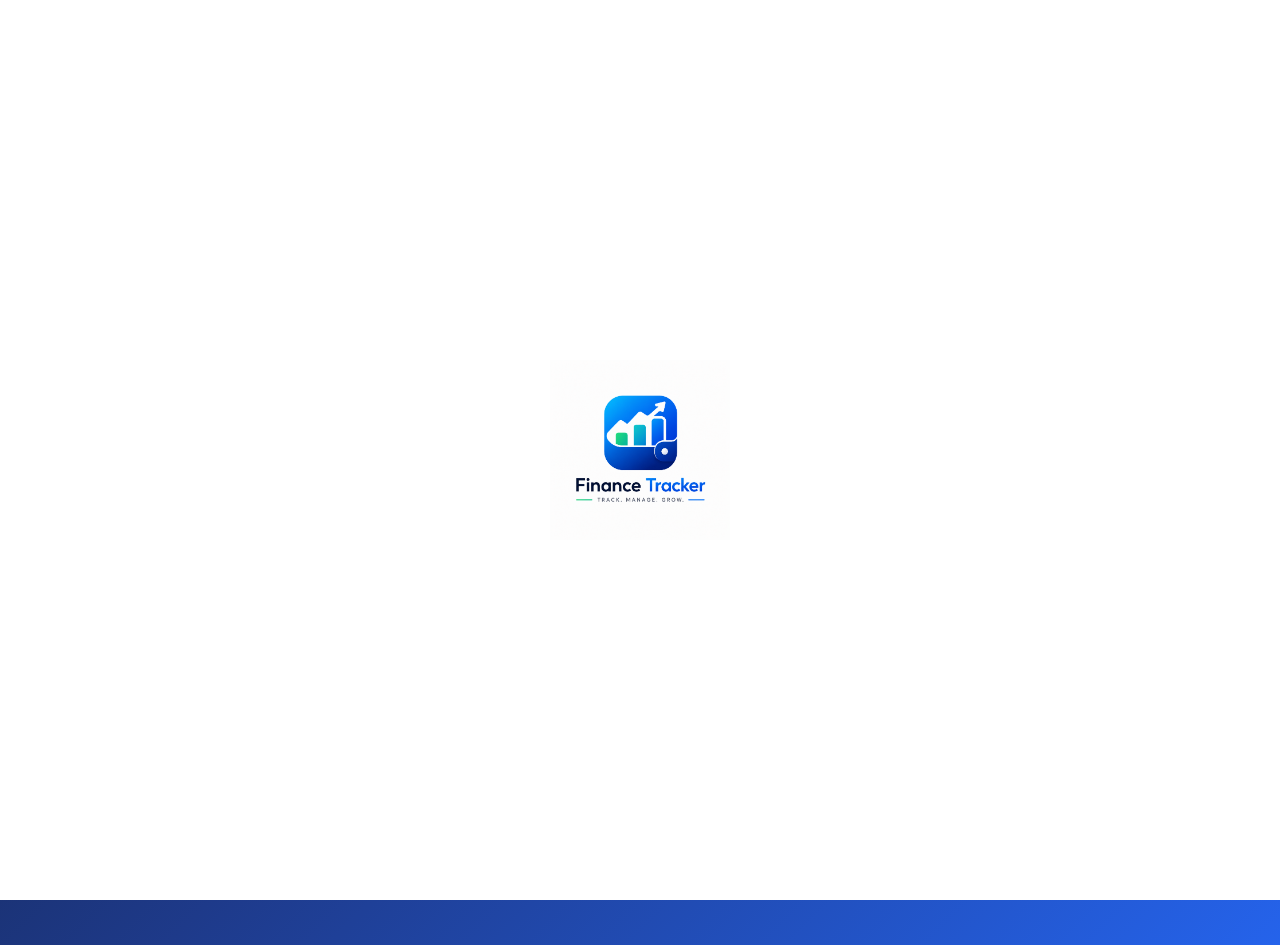
==== login.html @ 57884482 "Initial commit" ====
<!DOCTYPE html>
<html lang="en">

<head>
    <meta charset="UTF-8">
    <meta name="viewport" content="width=device-width, initial-scale=1.0">
    <title>Finance Tracker - Login</title>

    <link rel="stylesheet" href="assets/css/auth.css">

    <link href="https://fonts.googleapis.com/css2?family=Poppins:wght@300;400;500;600;700&display=swap"
        rel="stylesheet">

    <link rel="stylesheet"
        href="https://cdnjs.cloudflare.com/ajax/libs/font-awesome/6.5.2/css/all.min.css">
</head>

<body>

    <!-- LOADER -->

    <div id="loader">
        <img src="assets/images/logo.png" alt="Finance Tracker">
    </div>

    <!-- BACKGROUND -->

    <div class="background">
        <span></span>
        <span></span>
        <span></span>
        <span></span>
    </div>

    <!-- LOGIN CONTAINER -->

    <div class="auth-container">

        <!-- LEFT PANEL -->

        <div class="left-panel">

            <div class="brand">

                <img src="assets/images/logo.png" alt="logo">

                <h1>Finance Tracker</h1>

            </div>

            <h2>Track. Manage. Grow.</h2>

            <p>
                Take control of your finances with smart budgeting,
                expense tracking, savings goals, reports,
                and real-time financial insights.
            </p>

            <div class="features">

                <div>
                    <i class="fas fa-chart-line"></i>
                    Financial Analytics
                </div>

                <div>
                    <i class="fas fa-wallet"></i>
                    Expense Tracking
                </div>

                <div>
                    <i class="fas fa-piggy-bank"></i>
                    Savings Goals
                </div>

                <div>
                    <i class="fas fa-file-invoice-dollar"></i>
                    Reports & Insights
                </div>

            </div>

        </div>

        <!-- RIGHT PANEL -->

        <div class="right-panel">

            <form id="loginForm" class="login-card">

                <h2>Welcome Back 👋</h2>

                <p>
                    Login to continue managing your finances.
                </p>

                <!-- EMAIL -->

                <div class="input-group">

                    <label>Email Address</label>

                    <div class="input-box">
                        <i class="fas fa-envelope"></i>

                        <input
                            type="email"
                            id="email"
                            placeholder="Enter your email"
                            required>
                    </div>

                </div>

                <!-- PASSWORD -->

                <div class="input-group">

                    <label>Password</label>

                    <div class="input-box">

                        <i class="fas fa-lock"></i>

                        <input
                            type="password"
                            id="password"
                            placeholder="Enter password"
                            required>

                        <i
                            class="fas fa-eye toggle-password"
                            id="togglePassword"></i>

                    </div>

                </div>

                <!-- OPTIONS -->

                <div class="options">

                    <label class="remember">

                        <input type="checkbox" id="rememberMe">

                        Remember Me

                    </label>

                    <a href="#">Forgot Password?</a>

                </div>

                <!-- LOGIN BUTTON -->

                <button type="submit" class="login-btn">

                    <i class="fas fa-right-to-bracket"></i>

                    Login

                </button>

                <!-- OR -->

                <div class="divider">

                    <span>OR</span>

                </div>

                <!-- GOOGLE -->

                <button type="button" class="google-btn">

                    <i class="fab fa-google"></i>

                    Continue with Google

                </button>

                <!-- SIGNUP -->

                <div class="signup-link">

                    Don't have an account?

                    <a href="signup.html">Create Account</a>

                </div>

            </form>

        </div>

    </div>

    <script>

        // LOADER

        window.addEventListener("load", () => {

            setTimeout(() => {

                document.getElementById("loader").style.opacity = "0";

                setTimeout(() => {

                    document.getElementById("loader").style.display = "none";

                }, 500);

            }, 1800);

        });

        // PASSWORD TOGGLE

        const togglePassword =
            document.getElementById("togglePassword");

        const password =
            document.getElementById("password");

        togglePassword.addEventListener("click", () => {

            const type =
                password.getAttribute("type") === "password"
                    ? "text"
                    : "password";

            password.setAttribute("type", type);

            togglePassword.classList.toggle("fa-eye");
            togglePassword.classList.toggle("fa-eye-slash");

        });

        // LOGIN

        document
            .getElementById("loginForm")
            .addEventListener("submit", function (e) {

                e.preventDefault();

                const email =
                    document.getElementById("email").value.trim().toLowerCase();

                const password =
                    document.getElementById("password").value;

                const rememberMe =
                    document.getElementById("rememberMe")?.checked;

                if (email === "" || password === "") {
                    alert("Please fill all fields");
                    return;
                }

                // Check registered users list
                const users = JSON.parse(localStorage.getItem("finance_users")) || [];
                let userValid = false;
                let fullName = "";

                const userMatch = users.find(u => u.email === email && u.password === password);

                if (userMatch) {
                    userValid = true;
                    fullName = userMatch.fullName || userMatch.name || "User";
                } else if (email === "admin@example.com" && password === "admin") {
                    userValid = true;
                    fullName = "Admin User";
                    // Add admin to list if not present
                    if (!users.some(u => u.email === "admin@example.com")) {
                        users.push({
                            fullName: "Admin User",
                            email: "admin@example.com",
                            password: "admin"
                        });
                        localStorage.setItem("finance_users", JSON.stringify(users));
                    }
                }

                if (userValid) {
                    const sessionData = {
                        loggedIn: true,
                        email: email,
                        fullName: fullName
                    };
                    
                    sessionStorage.setItem("financeSession", JSON.stringify(sessionData));
                    
                    if (rememberMe) {
                        localStorage.setItem("financeTrackerUser", JSON.stringify(sessionData));
                    } else {
                        localStorage.removeItem("financeTrackerUser");
                    }
                    
                    window.location.href = "pages/dashboard.html";
                } else {
                    alert("Invalid email or password. You can use 'admin@example.com' with password 'admin' for testing.");
                }

            });

    </script>

    <style>

        * {
            margin: 0;
            padding: 0;
            box-sizing: border-box;
            font-family: 'Poppins', sans-serif;
        }

        body {
            min-height: 100vh;
            overflow: hidden;
            background: linear-gradient(
                    135deg,
                    #0f172a,
                    #1e3a8a,
                    #2563eb
            );
        }

        #loader{
            position:fixed;
            inset:0;
            background:white;
            z-index:9999;
            display:flex;
            justify-content:center;
            align-items:center;
            transition:.5s;
        }

        #loader img{
            width:180px;
            animation:zoom 2s ease;
        }

        @keyframes zoom{
            from{
                transform:scale(0);
            }
            to{
                transform:scale(1);
            }
        }

        .background span{
            position:absolute;
            border-radius:50%;
            background:rgba(255,255,255,.08);
            animation:float 12s infinite;
        }

        .background span:nth-child(1){
            width:300px;
            height:300px;
            top:-100px;
            left:-100px;
        }

        .background span:nth-child(2){
            width:250px;
            height:250px;
            bottom:-80px;
            right:-80px;
        }

        .background span:nth-child(3){
            width:180px;
            height:180px;
            top:60%;
            left:10%;
        }

        .background span:nth-child(4){
            width:120px;
            height:120px;
            top:15%;
            right:15%;
        }

        @keyframes float{
            50%{
                transform:translateY(-20px);
            }
        }

        .auth-container{
            width:90%;
            max-width:1300px;
            height:90vh;
            margin:auto;
            display:flex;
            margin-top:5vh;
            border-radius:30px;
            overflow:hidden;
            backdrop-filter:blur(20px);
            background:rgba(255,255,255,.08);
            border:1px solid rgba(255,255,255,.2);
        }

        .left-panel{
            flex:1;
            color:white;
            padding:60px;
            display:flex;
            flex-direction:column;
            justify-content:center;
        }

        .brand{
            display:flex;
            align-items:center;
            gap:15px;
            margin-bottom:30px;
        }

        .brand img{
            width:70px;
        }

        .left-panel h2{
            font-size:42px;
            margin-bottom:20px;
        }

        .left-panel p{
            line-height:1.8;
            opacity:.9;
        }

        .features{
            margin-top:40px;
        }

        .features div{
            margin-bottom:15px;
            font-size:18px;
        }

        .features i{
            margin-right:10px;
        }

        .right-panel{
            flex:1;
            display:flex;
            justify-content:center;
            align-items:center;
            padding:40px;
        }

        .login-card{
            width:100%;
            max-width:500px;
            background:white;
            padding:40px;
            border-radius:25px;
        }

        .login-card h2{
            margin-bottom:10px;
        }

        .input-group{
            margin-top:20px;
        }

        .input-group label{
            display:block;
            margin-bottom:8px;
        }

        .input-box{
            position:relative;
        }

        .input-box input{
            width:100%;
            padding:14px 45px;
            border:1px solid #ddd;
            border-radius:12px;
        }

        .input-box i:first-child{
            position:absolute;
            left:15px;
            top:16px;
        }

        .toggle-password{
            position:absolute;
            right:15px;
            top:16px;
            cursor:pointer;
        }

        .options{
            display:flex;
            justify-content:space-between;
            margin-top:15px;
            font-size:14px;
        }

        .login-btn{
            width:100%;
            margin-top:25px;
            padding:14px;
            border:none;
            border-radius:12px;
            background:#2563eb;
            color:white;
            font-size:16px;
            cursor:pointer;
        }

        .google-btn{
            width:100%;
            padding:14px;
            margin-top:15px;
            border:none;
            border-radius:12px;
            background:#f3f4f6;
            cursor:pointer;
        }

        .divider{
            text-align:center;
            margin:20px 0;
        }

        .signup-link{
            margin-top:20px;
            text-align:center;
        }

        @media(max-width:900px){

            .left-panel{
                display:none;
            }

            .right-panel{
                width:100%;
            }

        }

    </style>

</body>

</html>
---- assets/css/auth.css ----
/* ==========================
   GLOBAL RESET
========================== */

*{
    margin:0;
    padding:0;
    box-sizing:border-box;
    font-family:'Poppins',sans-serif;
}

:root{
    --primary:#2563eb;
    --primary-dark:#1d4ed8;
    --secondary:#0f172a;
    --white:#ffffff;
    --gray:#6b7280;
    --light:#f3f4f6;
    --border:#d1d5db;
    --success:#16a34a;
    --warning:#f59e0b;
    --danger:#ef4444;
}

body{
    min-height:100vh;
    overflow:hidden;
    background:linear-gradient(
        135deg,
        #0f172a,
        #1e3a8a,
        #2563eb
    );
}

/* ==========================
   LOADER
========================== */

#loader{
    position:fixed;
    inset:0;
    background:white;
    display:flex;
    justify-content:center;
    align-items:center;
    z-index:9999;
    transition:0.5s;
}

#loader img{
    width:180px;
    animation:zoomLogo 2s ease;
}

@keyframes zoomLogo{

    0%{
        transform:scale(0);
        opacity:0;
    }

    50%{
        transform:scale(1.2);
        opacity:1;
    }

    100%{
        transform:scale(1);
    }

}

/* ==========================
   BACKGROUND BUBBLES
========================== */

.background{
    position:fixed;
    inset:0;
    overflow:hidden;
    z-index:-1;
}

.background span{
    position:absolute;
    border-radius:50%;
    background:rgba(255,255,255,0.08);
    animation:float 12s infinite ease-in-out;
}

.background span:nth-child(1){
    width:300px;
    height:300px;
    top:-100px;
    left:-100px;
}

.background span:nth-child(2){
    width:250px;
    height:250px;
    right:-80px;
    bottom:-80px;
}

.background span:nth-child(3){
    width:180px;
    height:180px;
    left:10%;
    top:60%;
}

.background span:nth-child(4){
    width:120px;
    height:120px;
    right:15%;
    top:15%;
}

@keyframes float{

    0%{
        transform:translateY(0px);
    }

    50%{
        transform:translateY(-25px);
    }

    100%{
        transform:translateY(0px);
    }

}

/* ==========================
   MAIN CONTAINER
========================== */

.auth-container,
.container{
    width:90%;
    max-width:1400px;
    height:90vh;
    margin:auto;
    margin-top:5vh;
    display:flex;
    overflow:hidden;
    border-radius:30px;
    backdrop-filter:blur(20px);
    background:rgba(255,255,255,0.08);
    border:1px solid rgba(255,255,255,0.15);
    box-shadow:
    0 10px 30px rgba(0,0,0,0.15);
}

/* ==========================
   LEFT PANEL
========================== */

.left-panel{
    flex:1;
    padding:60px;
    color:white;
    display:flex;
    flex-direction:column;
    justify-content:center;
}

.brand{
    display:flex;
    align-items:center;
    gap:15px;
    margin-bottom:30px;
}

.brand img{
    width:75px;
    height:75px;
    object-fit:contain;
}

.brand h2,
.brand h1{
    font-size:32px;
    font-weight:700;
}

.left-panel h1{
    font-size:48px;
    line-height:1.2;
    margin-bottom:20px;
}

.left-panel h2{
    font-size:42px;
    margin-bottom:20px;
}

.left-panel p{
    line-height:1.9;
    opacity:0.9;
    font-size:16px;
    max-width:600px;
}

.features{
    margin-top:40px;
}

.features div{
    margin-bottom:18px;
    font-size:18px;
    display:flex;
    align-items:center;
    gap:10px;
}

.features i{
    width:24px;
}

/* ==========================
   RIGHT PANEL
========================== */

.right-panel{
    flex:1;
    display:flex;
    justify-content:center;
    align-items:center;
    padding:30px;
}

/* ==========================
   CARD
========================== */

.login-card,
.signup-card{
    width:100%;
    max-width:520px;
    background:white;
    border-radius:25px;
    padding:40px;
    box-shadow:
    0 15px 40px rgba(0,0,0,0.08);
}

.login-card h2,
.signup-card h2{
    color:#111827;
    margin-bottom:10px;
}

.login-card p,
.signup-card p{
    color:var(--gray);
    margin-bottom:20px;
}

/* ==========================
   INPUTS
========================== */

.input-group{
    margin-bottom:18px;
}

.input-group label{
    display:block;
    margin-bottom:8px;
    font-size:14px;
    font-weight:500;
    color:#111827;
}

.input-box{
    position:relative;
}

.input-box input{
    width:100%;
    padding:14px 45px;
    border:1px solid var(--border);
    border-radius:12px;
    outline:none;
    transition:0.3s;
    font-size:15px;
}

.input-box input:focus{
    border-color:var(--primary);
    box-shadow:
    0 0 0 3px rgba(37,99,235,0.15);
}

.left-icon,
.input-box i:first-child{
    position:absolute;
    left:15px;
    top:16px;
    color:#9ca3af;
}

.toggle-password{
    position:absolute;
    right:15px;
    top:16px;
    color:#9ca3af;
    cursor:pointer;
}

/* ==========================
   OPTIONS
========================== */

.options{
    display:flex;
    justify-content:space-between;
    align-items:center;
    margin-bottom:20px;
    font-size:14px;
}

.options a{
    text-decoration:none;
    color:var(--primary);
}

.remember{
    display:flex;
    align-items:center;
    gap:8px;
}

/* ==========================
   TERMS
========================== */

.terms{
    display:flex;
    align-items:flex-start;
    gap:10px;
    margin-bottom:20px;
    font-size:14px;
}

.terms a{
    color:var(--primary);
    text-decoration:none;
}

/* ==========================
   BUTTONS
========================== */

.login-btn,
.signup-btn{
    width:100%;
    border:none;
    border-radius:12px;
    padding:14px;
    background:var(--primary);
    color:white;
    cursor:pointer;
    font-size:16px;
    font-weight:600;
    transition:0.3s;
}

.login-btn:hover,
.signup-btn:hover{
    background:var(--primary-dark);
    transform:translateY(-2px);
}

.google-btn{
    width:100%;
    border:none;
    border-radius:12px;
    padding:14px;
    background:var(--light);
    cursor:pointer;
    transition:0.3s;
    font-size:15px;
}

.google-btn:hover{
    background:#e5e7eb;
}

/* ==========================
   DIVIDER
========================== */

.divider{
    position:relative;
    text-align:center;
    margin:20px 0;
    color:#9ca3af;
}

.divider::before{
    content:"";
    position:absolute;
    left:0;
    top:50%;
    width:100%;
    height:1px;
    background:#e5e7eb;
}

.divider span,
.divider{
    background:white;
}

.divider span{
    padding:0 12px;
    position:relative;
}

/* ==========================
   PASSWORD STRENGTH
========================== */

.strength{
    margin-top:10px;
}

.strength-bar{
    width:100%;
    height:6px;
    border-radius:20px;
    background:#e5e7eb;
    overflow:hidden;
}

.strength-fill{
    height:100%;
    width:0%;
    transition:0.3s;
}

.strength-text{
    margin-top:5px;
    font-size:13px;
}

/* ==========================
   LINKS
========================== */

.signup-link,
.login-link{
    margin-top:20px;
    text-align:center;
    font-size:14px;
}

.signup-link a,
.login-link a{
    color:var(--primary);
    text-decoration:none;
    font-weight:600;
}

/* ==========================
   ANIMATIONS
========================== */

.login-card,
.signup-card{
    animation:slideUp 0.8s ease;
}

@keyframes slideUp{

    from{
        opacity:0;
        transform:translateY(40px);
    }

    to{
        opacity:1;
        transform:translateY(0);
    }

}

/* ==========================
   RESPONSIVE
========================== */

@media(max-width:1000px){

    .left-panel{
        display:none;
    }

    .right-panel{
        width:100%;
    }

    .login-card,
    .signup-card{
        max-width:550px;
    }

}

@media(max-width:768px){

    body{
        overflow:auto;
    }

    .auth-container,
    .container{
        width:95%;
        height:auto;
        min-height:90vh;
    }

    .login-card,
    .signup-card{
        padding:30px;
    }

}

@media(max-width:480px){

    .login-card,
    .signup-card{
        padding:25px;
    }

    .options{
        flex-direction:column;
        gap:10px;
        align-items:flex-start;
    }

    .brand img{
        width:60px;
        height:60px;
    }

}
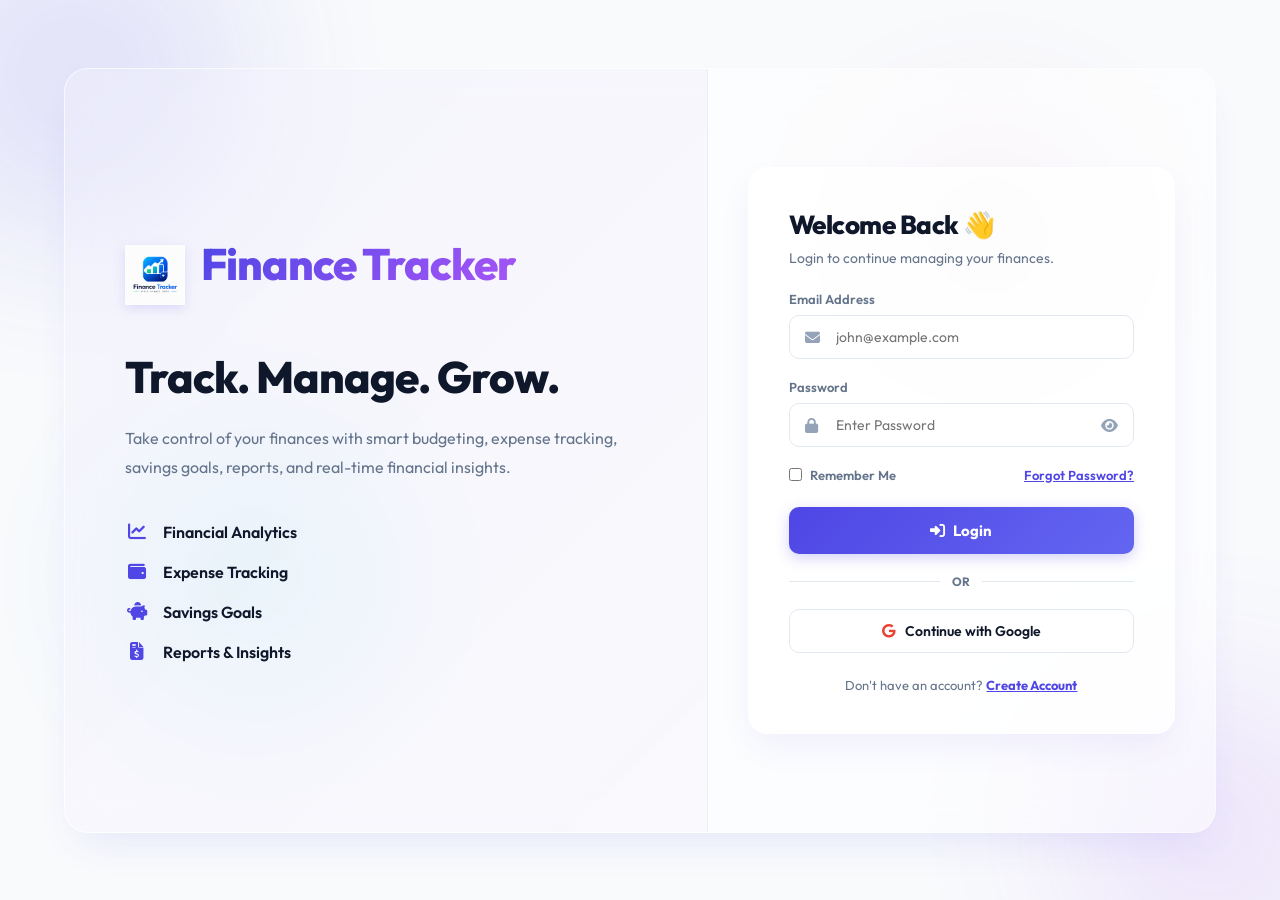
==== commit 288e5106: "Initial Finance Tracker Website" ====
--- a/login.html
+++ b/login.html
@@ -1,30 +1,21 @@
 <!DOCTYPE html>
 <html lang="en">
-
 <head>
     <meta charset="UTF-8">
     <meta name="viewport" content="width=device-width, initial-scale=1.0">
     <title>Finance Tracker - Login</title>
-
+    
     <link rel="stylesheet" href="assets/css/auth.css">
-
-    <link href="https://fonts.googleapis.com/css2?family=Poppins:wght@300;400;500;600;700&display=swap"
-        rel="stylesheet">
-
-    <link rel="stylesheet"
-        href="https://cdnjs.cloudflare.com/ajax/libs/font-awesome/6.5.2/css/all.min.css">
+    <link rel="stylesheet" href="https://cdnjs.cloudflare.com/ajax/libs/font-awesome/6.5.2/css/all.min.css">
 </head>
-
 <body>
 
     <!-- LOADER -->
-
     <div id="loader">
-        <img src="assets/images/logo.png" alt="Finance Tracker">
+        <img src="assets/images/logo.png" alt="Finance Tracker Logo">
     </div>
 
-    <!-- BACKGROUND -->
-
+    <!-- BACKGROUND GLOWS -->
     <div class="background">
         <span></span>
         <span></span>
@@ -33,530 +24,193 @@
     </div>
 
     <!-- LOGIN CONTAINER -->
-
     <div class="auth-container">
-
         <!-- LEFT PANEL -->
-
         <div class="left-panel">
-
             <div class="brand">
-
-                <img src="assets/images/logo.png" alt="logo">
-
+                <img src="assets/images/logo.png" alt="Logo">
                 <h1>Finance Tracker</h1>
-
             </div>
-
             <h2>Track. Manage. Grow.</h2>
-
             <p>
                 Take control of your finances with smart budgeting,
                 expense tracking, savings goals, reports,
                 and real-time financial insights.
             </p>
-
             <div class="features">
-
                 <div>
                     <i class="fas fa-chart-line"></i>
                     Financial Analytics
                 </div>
-
                 <div>
                     <i class="fas fa-wallet"></i>
                     Expense Tracking
                 </div>
-
                 <div>
                     <i class="fas fa-piggy-bank"></i>
                     Savings Goals
                 </div>
-
                 <div>
                     <i class="fas fa-file-invoice-dollar"></i>
                     Reports & Insights
                 </div>
-
             </div>
-
         </div>
 
         <!-- RIGHT PANEL -->
-
         <div class="right-panel">
-
             <form id="loginForm" class="login-card">
-
                 <h2>Welcome Back 👋</h2>
-
-                <p>
-                    Login to continue managing your finances.
-                </p>
-
-                <!-- EMAIL -->
-
+                <p>Login to continue managing your finances.</p>
+
+                <!-- Email -->
                 <div class="input-group">
-
                     <label>Email Address</label>
-
                     <div class="input-box">
-                        <i class="fas fa-envelope"></i>
-
-                        <input
-                            type="email"
-                            id="email"
-                            placeholder="Enter your email"
-                            required>
+                        <i class="fas fa-envelope left-icon"></i>
+                        <input type="email" id="email" placeholder="john@example.com" required>
                     </div>
-
-                </div>
-
-                <!-- PASSWORD -->
-
+                </div>
+
+                <!-- Password -->
                 <div class="input-group">
-
                     <label>Password</label>
-
                     <div class="input-box">
-
-                        <i class="fas fa-lock"></i>
-
-                        <input
-                            type="password"
-                            id="password"
-                            placeholder="Enter password"
-                            required>
-
-                        <i
-                            class="fas fa-eye toggle-password"
-                            id="togglePassword"></i>
-
+                        <i class="fas fa-lock left-icon"></i>
+                        <input type="password" id="password" placeholder="Enter Password" required>
+                        <i id="togglePassword" class="fas fa-eye toggle-password"></i>
                     </div>
-
-                </div>
-
-                <!-- OPTIONS -->
-
+                </div>
+
+                <!-- Options -->
                 <div class="options">
-
                     <label class="remember">
-
-                        <input type="checkbox" id="rememberMe">
-
-                        Remember Me
-
+                        <input type="checkbox" id="rememberMe"> Remember Me
                     </label>
-
                     <a href="#">Forgot Password?</a>
-
-                </div>
-
-                <!-- LOGIN BUTTON -->
-
+                </div>
+
+                <!-- Submit Button -->
                 <button type="submit" class="login-btn">
-
-                    <i class="fas fa-right-to-bracket"></i>
-
-                    Login
-
+                    <i class="fas fa-right-to-bracket"></i> Login
                 </button>
 
-                <!-- OR -->
-
                 <div class="divider">
-
                     <span>OR</span>
-
-                </div>
-
-                <!-- GOOGLE -->
+                </div>
 
                 <button type="button" class="google-btn">
-
-                    <i class="fab fa-google"></i>
-
-                    Continue with Google
-
+                    <i class="fab fa-google"></i> Continue with Google
                 </button>
 
-                <!-- SIGNUP -->
-
                 <div class="signup-link">
-
-                    Don't have an account?
-
-                    <a href="signup.html">Create Account</a>
-
-                </div>
-
+                    Don't have an account? <a href="signup.html">Create Account</a>
+                </div>
             </form>
-
         </div>
-
     </div>
 
+    <!-- SCRIPTS -->
+    <script src="assets/js/db.js"></script>
+    <script src="assets/js/app.js"></script>
     <script>
-
-        // LOADER
-
+        // Page entrance loader dismissal
         window.addEventListener("load", () => {
-
             setTimeout(() => {
-
-                document.getElementById("loader").style.opacity = "0";
+                const loader = document.getElementById("loader");
+                if (loader) {
+                    loader.style.opacity = "0";
+                    setTimeout(() => {
+                        loader.style.display = "none";
+                    }, 500);
+                }
+            }, 800);
+        });
+
+        // Password visibility toggler
+        const passwordInput = document.getElementById("password");
+        const toggleIcon = document.getElementById("togglePassword");
+
+        toggleIcon.addEventListener("click", () => {
+            const isPassword = passwordInput.type === "password";
+            passwordInput.type = isPassword ? "text" : "password";
+            toggleIcon.classList.toggle("fa-eye", !isPassword);
+            toggleIcon.classList.toggle("fa-eye-slash", isPassword);
+        });
+
+        // Form Submit Login Handler
+        document.getElementById("loginForm").addEventListener("submit", (e) => {
+            e.preventDefault();
+
+            const email = document.getElementById("email").value.trim().toLowerCase();
+            const password = document.getElementById("password").value;
+            const rememberMe = document.getElementById("rememberMe")?.checked;
+
+            if (email === "" || password === "") {
+                if (window.showNotification) {
+                    window.showNotification("Please fill in all fields!", "error");
+                } else {
+                    alert("Please fill in all fields!");
+                }
+                return;
+            }
+
+            // Retrieve registered users
+            const users = JSON.parse(localStorage.getItem("finance_users")) || [];
+            let userValid = false;
+            let fullName = "";
+
+            const userMatch = users.find(u => u.email === email && u.password === password);
+
+            if (userMatch) {
+                userValid = true;
+                fullName = userMatch.fullName || userMatch.name || "User";
+            } else if (email === "admin@example.com" && password === "admin") {
+                userValid = true;
+                fullName = "Admin User";
+                // Register admin user to list if not present
+                if (!users.some(u => u.email === "admin@example.com")) {
+                    users.push({
+                        fullName: "Admin User",
+                        email: "admin@example.com",
+                        password: "admin"
+                    });
+                    localStorage.setItem("finance_users", JSON.stringify(users));
+                }
+            }
+
+            if (userValid) {
+                const sessionData = {
+                    loggedIn: true,
+                    email: email,
+                    fullName: fullName
+                };
+                
+                sessionStorage.setItem("financeSession", JSON.stringify(sessionData));
+                
+                if (rememberMe) {
+                    localStorage.setItem("financeTrackerUser", JSON.stringify(sessionData));
+                } else {
+                    localStorage.removeItem("financeTrackerUser");
+                }
+
+                if (window.showNotification) {
+                    window.showNotification(`Welcome back, ${fullName}! Logging you in...`, "success");
+                } else {
+                    alert("Welcome back!");
+                }
 
                 setTimeout(() => {
-
-                    document.getElementById("loader").style.display = "none";
-
-                }, 500);
-
-            }, 1800);
-
+                    window.location.href = "pages/dashboard.html";
+                }, 1200);
+            } else {
+                if (window.showNotification) {
+                    window.showNotification("Invalid email or password! Check your credentials.", "error");
+                } else {
+                    alert("Invalid email or password!");
+                }
+            }
         });
-
-        // PASSWORD TOGGLE
-
-        const togglePassword =
-            document.getElementById("togglePassword");
-
-        const password =
-            document.getElementById("password");
-
-        togglePassword.addEventListener("click", () => {
-
-            const type =
-                password.getAttribute("type") === "password"
-                    ? "text"
-                    : "password";
-
-            password.setAttribute("type", type);
-
-            togglePassword.classList.toggle("fa-eye");
-            togglePassword.classList.toggle("fa-eye-slash");
-
-        });
-
-        // LOGIN
-
-        document
-            .getElementById("loginForm")
-            .addEventListener("submit", function (e) {
-
-                e.preventDefault();
-
-                const email =
-                    document.getElementById("email").value.trim().toLowerCase();
-
-                const password =
-                    document.getElementById("password").value;
-
-                const rememberMe =
-                    document.getElementById("rememberMe")?.checked;
-
-                if (email === "" || password === "") {
-                    alert("Please fill all fields");
-                    return;
-                }
-
-                // Check registered users list
-                const users = JSON.parse(localStorage.getItem("finance_users")) || [];
-                let userValid = false;
-                let fullName = "";
-
-                const userMatch = users.find(u => u.email === email && u.password === password);
-
-                if (userMatch) {
-                    userValid = true;
-                    fullName = userMatch.fullName || userMatch.name || "User";
-                } else if (email === "admin@example.com" && password === "admin") {
-                    userValid = true;
-                    fullName = "Admin User";
-                    // Add admin to list if not present
-                    if (!users.some(u => u.email === "admin@example.com")) {
-                        users.push({
-                            fullName: "Admin User",
-                            email: "admin@example.com",
-                            password: "admin"
-                        });
-                        localStorage.setItem("finance_users", JSON.stringify(users));
-                    }
-                }
-
-                if (userValid) {
-                    const sessionData = {
-                        loggedIn: true,
-                        email: email,
-                        fullName: fullName
-                    };
-                    
-                    sessionStorage.setItem("financeSession", JSON.stringify(sessionData));
-                    
-                    if (rememberMe) {
-                        localStorage.setItem("financeTrackerUser", JSON.stringify(sessionData));
-                    } else {
-                        localStorage.removeItem("financeTrackerUser");
-                    }
-                    
-                    window.location.href = "pages/dashboard.html";
-                } else {
-                    alert("Invalid email or password. You can use 'admin@example.com' with password 'admin' for testing.");
-                }
-
-            });
-
     </script>
-
-    <style>
-
-        * {
-            margin: 0;
-            padding: 0;
-            box-sizing: border-box;
-            font-family: 'Poppins', sans-serif;
-        }
-
-        body {
-            min-height: 100vh;
-            overflow: hidden;
-            background: linear-gradient(
-                    135deg,
-                    #0f172a,
-                    #1e3a8a,
-                    #2563eb
-            );
-        }
-
-        #loader{
-            position:fixed;
-            inset:0;
-            background:white;
-            z-index:9999;
-            display:flex;
-            justify-content:center;
-            align-items:center;
-            transition:.5s;
-        }
-
-        #loader img{
-            width:180px;
-            animation:zoom 2s ease;
-        }
-
-        @keyframes zoom{
-            from{
-                transform:scale(0);
-            }
-            to{
-                transform:scale(1);
-            }
-        }
-
-        .background span{
-            position:absolute;
-            border-radius:50%;
-            background:rgba(255,255,255,.08);
-            animation:float 12s infinite;
-        }
-
-        .background span:nth-child(1){
-            width:300px;
-            height:300px;
-            top:-100px;
-            left:-100px;
-        }
-
-        .background span:nth-child(2){
-            width:250px;
-            height:250px;
-            bottom:-80px;
-            right:-80px;
-        }
-
-        .background span:nth-child(3){
-            width:180px;
-            height:180px;
-            top:60%;
-            left:10%;
-        }
-
-        .background span:nth-child(4){
-            width:120px;
-            height:120px;
-            top:15%;
-            right:15%;
-        }
-
-        @keyframes float{
-            50%{
-                transform:translateY(-20px);
-            }
-        }
-
-        .auth-container{
-            width:90%;
-            max-width:1300px;
-            height:90vh;
-            margin:auto;
-            display:flex;
-            margin-top:5vh;
-            border-radius:30px;
-            overflow:hidden;
-            backdrop-filter:blur(20px);
-            background:rgba(255,255,255,.08);
-            border:1px solid rgba(255,255,255,.2);
-        }
-
-        .left-panel{
-            flex:1;
-            color:white;
-            padding:60px;
-            display:flex;
-            flex-direction:column;
-            justify-content:center;
-        }
-
-        .brand{
-            display:flex;
-            align-items:center;
-            gap:15px;
-            margin-bottom:30px;
-        }
-
-        .brand img{
-            width:70px;
-        }
-
-        .left-panel h2{
-            font-size:42px;
-            margin-bottom:20px;
-        }
-
-        .left-panel p{
-            line-height:1.8;
-            opacity:.9;
-        }
-
-        .features{
-            margin-top:40px;
-        }
-
-        .features div{
-            margin-bottom:15px;
-            font-size:18px;
-        }
-
-        .features i{
-            margin-right:10px;
-        }
-
-        .right-panel{
-            flex:1;
-            display:flex;
-            justify-content:center;
-            align-items:center;
-            padding:40px;
-        }
-
-        .login-card{
-            width:100%;
-            max-width:500px;
-            background:white;
-            padding:40px;
-            border-radius:25px;
-        }
-
-        .login-card h2{
-            margin-bottom:10px;
-        }
-
-        .input-group{
-            margin-top:20px;
-        }
-
-        .input-group label{
-            display:block;
-            margin-bottom:8px;
-        }
-
-        .input-box{
-            position:relative;
-        }
-
-        .input-box input{
-            width:100%;
-            padding:14px 45px;
-            border:1px solid #ddd;
-            border-radius:12px;
-        }
-
-        .input-box i:first-child{
-            position:absolute;
-            left:15px;
-            top:16px;
-        }
-
-        .toggle-password{
-            position:absolute;
-            right:15px;
-            top:16px;
-            cursor:pointer;
-        }
-
-        .options{
-            display:flex;
-            justify-content:space-between;
-            margin-top:15px;
-            font-size:14px;
-        }
-
-        .login-btn{
-            width:100%;
-            margin-top:25px;
-            padding:14px;
-            border:none;
-            border-radius:12px;
-            background:#2563eb;
-            color:white;
-            font-size:16px;
-            cursor:pointer;
-        }
-
-        .google-btn{
-            width:100%;
-            padding:14px;
-            margin-top:15px;
-            border:none;
-            border-radius:12px;
-            background:#f3f4f6;
-            cursor:pointer;
-        }
-
-        .divider{
-            text-align:center;
-            margin:20px 0;
-        }
-
-        .signup-link{
-            margin-top:20px;
-            text-align:center;
-        }
-
-        @media(max-width:900px){
-
-            .left-panel{
-                display:none;
-            }
-
-            .right-panel{
-                width:100%;
-            }
-
-        }
-
-    </style>
-
 </body>
-
 </html>
--- a/assets/css/auth.css
+++ b/assets/css/auth.css
@@ -1,551 +1,523 @@
-/* ==========================
-   GLOBAL RESET
-========================== */
-
-*{
-    margin:0;
-    padding:0;
-    box-sizing:border-box;
-    font-family:'Poppins',sans-serif;
-}
-
-:root{
-    --primary:#2563eb;
-    --primary-dark:#1d4ed8;
-    --secondary:#0f172a;
-    --white:#ffffff;
-    --gray:#6b7280;
-    --light:#f3f4f6;
-    --border:#d1d5db;
-    --success:#16a34a;
-    --warning:#f59e0b;
-    --danger:#ef4444;
-}
-
-body{
-    min-height:100vh;
-    overflow:hidden;
-    background:linear-gradient(
-        135deg,
-        #0f172a,
-        #1e3a8a,
-        #2563eb
-    );
-}
-
-/* ==========================
-   LOADER
-========================== */
-
-#loader{
-    position:fixed;
-    inset:0;
-    background:white;
-    display:flex;
-    justify-content:center;
-    align-items:center;
-    z-index:9999;
-    transition:0.5s;
-}
-
-#loader img{
-    width:180px;
-    animation:zoomLogo 2s ease;
-}
-
-@keyframes zoomLogo{
-
-    0%{
-        transform:scale(0);
-        opacity:0;
-    }
-
-    50%{
-        transform:scale(1.2);
-        opacity:1;
-    }
-
-    100%{
-        transform:scale(1);
-    }
-
-}
-
-/* ==========================
-   BACKGROUND BUBBLES
-========================== */
-
-.background{
-    position:fixed;
-    inset:0;
-    overflow:hidden;
-    z-index:-1;
-}
-
-.background span{
-    position:absolute;
-    border-radius:50%;
-    background:rgba(255,255,255,0.08);
-    animation:float 12s infinite ease-in-out;
-}
-
-.background span:nth-child(1){
-    width:300px;
-    height:300px;
-    top:-100px;
-    left:-100px;
-}
-
-.background span:nth-child(2){
-    width:250px;
-    height:250px;
-    right:-80px;
-    bottom:-80px;
-}
-
-.background span:nth-child(3){
-    width:180px;
-    height:180px;
-    left:10%;
-    top:60%;
-}
-
-.background span:nth-child(4){
-    width:120px;
-    height:120px;
-    right:15%;
-    top:15%;
-}
-
-@keyframes float{
-
-    0%{
-        transform:translateY(0px);
-    }
-
-    50%{
-        transform:translateY(-25px);
-    }
-
-    100%{
-        transform:translateY(0px);
-    }
-
-}
-
-/* ==========================
-   MAIN CONTAINER
-========================== */
-
+/* ==========================================================================
+   PREMIUM GLASSMORPHISM LIGHT AUTHENTICATION STYLE SHEET (auth.css)
+   ========================================================================== */
+
+@import url('https://fonts.googleapis.com/css2?family=Outfit:wght@300;400;500;600;700;800&display=swap');
+
+* {
+    margin: 0;
+    padding: 0;
+    box-sizing: border-box;
+    font-family: 'Outfit', sans-serif;
+}
+
+:root {
+    --primary: #4f46e5;
+    --primary-dark: #3730a3;
+    --primary-gradient: linear-gradient(135deg, #4f46e5, #6366f1);
+    
+    --bg-light: #f8fafc;
+    --card-light: rgba(255, 255, 255, 0.75);
+    --border-light: rgba(255, 255, 255, 0.8);
+    --input-bg-light: #ffffff;
+    
+    --text-dark: #0f172a;
+    --text-gray: #64748b;
+    
+    --success: #10b981;
+    --warning: #f59e0b;
+    --danger: #ef4444;
+}
+
+body {
+    min-height: 100vh;
+    overflow: hidden;
+    background: var(--bg-light);
+    display: flex;
+    align-items: center;
+    justify-content: center;
+}
+
+/* Booting Animation / Loader */
+#loader {
+    position: fixed;
+    inset: 0;
+    background: #ffffff; /* STRICT light mode background */
+    display: flex;
+    justify-content: center;
+    align-items: center;
+    z-index: 9999;
+    transition: opacity 0.5s ease;
+}
+
+#loader img {
+    width: 140px;
+    height: 140px;
+    object-fit: contain;
+    animation: zoomLogo 2s ease infinite alternate;
+}
+
+@keyframes zoomLogo {
+    0% { transform: scale(0.9); opacity: 0.8; }
+    100% { transform: scale(1.1); opacity: 1; }
+}
+
+/* Background Glowing Bubbles */
+.background {
+    position: fixed;
+    inset: 0;
+    overflow: hidden;
+    z-index: -1;
+}
+
+.background span {
+    position: absolute;
+    border-radius: 50%;
+    filter: blur(80px);
+    opacity: 0.12;
+    animation: floatBubble 15s infinite ease-in-out alternate;
+}
+
+.background span:nth-child(1) {
+    width: 350px;
+    height: 350px;
+    background: #4f46e5;
+    top: -100px;
+    left: -100px;
+}
+
+.background span:nth-child(2) {
+    width: 300px;
+    height: 300px;
+    background: #a855f7;
+    right: -80px;
+    bottom: -80px;
+    animation-delay: -3s;
+}
+
+.background span:nth-child(3) {
+    width: 250px;
+    height: 250px;
+    background: #06b6d4;
+    left: 10%;
+    top: 50%;
+    animation-delay: -6s;
+}
+
+.background span:nth-child(4) {
+    width: 200px;
+    height: 200px;
+    background: #ec4899;
+    right: 15%;
+    top: 15%;
+    animation-delay: -9s;
+}
+
+@keyframes floatBubble {
+    0% { transform: translate(0, 0) scale(1); }
+    100% { transform: translate(40px, 40px) scale(1.1); }
+}
+
+/* Auth Container */
 .auth-container,
-.container{
-    width:90%;
-    max-width:1400px;
-    height:90vh;
-    margin:auto;
-    margin-top:5vh;
-    display:flex;
-    overflow:hidden;
-    border-radius:30px;
-    backdrop-filter:blur(20px);
-    background:rgba(255,255,255,0.08);
-    border:1px solid rgba(255,255,255,0.15);
-    box-shadow:
-    0 10px 30px rgba(0,0,0,0.15);
-}
-
-/* ==========================
-   LEFT PANEL
-========================== */
-
-.left-panel{
-    flex:1;
-    padding:60px;
-    color:white;
-    display:flex;
-    flex-direction:column;
-    justify-content:center;
-}
-
-.brand{
-    display:flex;
-    align-items:center;
-    gap:15px;
-    margin-bottom:30px;
-}
-
-.brand img{
-    width:75px;
-    height:75px;
-    object-fit:contain;
-}
-
-.brand h2,
-.brand h1{
-    font-size:32px;
-    font-weight:700;
-}
-
-.left-panel h1{
-    font-size:48px;
-    line-height:1.2;
-    margin-bottom:20px;
-}
-
-.left-panel h2{
-    font-size:42px;
-    margin-bottom:20px;
-}
-
-.left-panel p{
-    line-height:1.9;
-    opacity:0.9;
-    font-size:16px;
-    max-width:600px;
-}
-
-.features{
-    margin-top:40px;
-}
-
-.features div{
-    margin-bottom:18px;
-    font-size:18px;
-    display:flex;
-    align-items:center;
-    gap:10px;
-}
-
-.features i{
-    width:24px;
-}
-
-/* ==========================
-   RIGHT PANEL
-========================== */
-
-.right-panel{
-    flex:1;
-    display:flex;
-    justify-content:center;
-    align-items:center;
-    padding:30px;
-}
-
-/* ==========================
-   CARD
-========================== */
+.container {
+    width: 90%;
+    max-width: 1280px;
+    height: 85vh;
+    display: flex;
+    border-radius: 24px;
+    overflow: hidden;
+    background: rgba(255, 255, 255, 0.45);
+    border: 1px solid rgba(255, 255, 255, 0.5);
+    box-shadow: 0 20px 40px -15px rgba(79, 70, 229, 0.12);
+    backdrop-filter: blur(20px);
+    -webkit-backdrop-filter: blur(20px);
+    z-index: 10;
+}
+
+/* Left Panel */
+.left-panel {
+    flex: 1.1;
+    padding: 60px;
+    color: var(--text-dark);
+    display: flex;
+    flex-direction: column;
+    justify-content: center;
+    background: linear-gradient(135deg, rgba(79, 70, 229, 0.04) 0%, rgba(168, 85, 247, 0.02) 100%);
+    border-right: 1px solid rgba(0, 0, 0, 0.03);
+}
+
+.brand {
+    display: flex;
+    align-items: center;
+    gap: 16px;
+    margin-bottom: 40px;
+}
+
+.brand img {
+    width: 60px;
+    height: 60px;
+    filter: drop-shadow(0 4px 6px rgba(79, 70, 229, 0.15));
+}
+
+.brand h1, .brand h2 {
+    font-size: 28px;
+    font-weight: 800;
+    background: linear-gradient(135deg, var(--primary), #a855f7);
+    -webkit-background-clip: text;
+    -webkit-text-fill-color: transparent;
+    letter-spacing: -0.5px;
+}
+
+.left-panel h1, .left-panel h2 {
+    font-size: 44px;
+    font-weight: 800;
+    line-height: 1.2;
+    margin-bottom: 20px;
+    letter-spacing: -1px;
+    color: var(--text-dark);
+}
+
+.left-panel p {
+    font-size: 16px;
+    color: var(--text-gray);
+    line-height: 1.8;
+    max-width: 500px;
+}
+
+.features {
+    margin-top: 40px;
+    display: flex;
+    flex-direction: column;
+    gap: 20px;
+}
+
+.features div {
+    font-size: 16px;
+    font-weight: 600;
+    color: var(--text-dark);
+    display: flex;
+    align-items: center;
+    gap: 14px;
+}
+
+.features i {
+    font-size: 18px;
+    color: var(--primary);
+    width: 24px;
+    text-align: center;
+}
+
+/* Right Panel & Cards */
+.right-panel {
+    flex: 0.9;
+    display: flex;
+    justify-content: center;
+    align-items: center;
+    padding: 40px;
+    background: rgba(255, 255, 255, 0.15);
+}
 
 .login-card,
-.signup-card{
-    width:100%;
-    max-width:520px;
-    background:white;
-    border-radius:25px;
-    padding:40px;
-    box-shadow:
-    0 15px 40px rgba(0,0,0,0.08);
+.signup-card {
+    width: 100%;
+    max-width: 440px;
+    background: var(--card-light);
+    border: 1px solid var(--border-light);
+    border-radius: 20px;
+    padding: 40px;
+    box-shadow: 0 15px 35px -5px rgba(79, 70, 229, 0.08);
+    animation: slideUp 0.6s cubic-bezier(0.16, 1, 0.3, 1) forwards;
+}
+
+@keyframes slideUp {
+    from { opacity: 0; transform: translateY(30px); }
+    to { opacity: 1; transform: translateY(0); }
 }
 
 .login-card h2,
-.signup-card h2{
-    color:#111827;
-    margin-bottom:10px;
+.signup-card h2 {
+    color: var(--text-dark);
+    font-size: 26px;
+    font-weight: 800;
+    margin-bottom: 8px;
+    letter-spacing: -0.5px;
 }
 
 .login-card p,
-.signup-card p{
-    color:var(--gray);
-    margin-bottom:20px;
-}
-
-/* ==========================
-   INPUTS
-========================== */
-
-.input-group{
-    margin-bottom:18px;
-}
-
-.input-group label{
-    display:block;
-    margin-bottom:8px;
-    font-size:14px;
-    font-weight:500;
-    color:#111827;
-}
-
-.input-box{
-    position:relative;
-}
-
-.input-box input{
-    width:100%;
-    padding:14px 45px;
-    border:1px solid var(--border);
-    border-radius:12px;
-    outline:none;
-    transition:0.3s;
-    font-size:15px;
-}
-
-.input-box input:focus{
-    border-color:var(--primary);
-    box-shadow:
-    0 0 0 3px rgba(37,99,235,0.15);
+.signup-card p {
+    color: var(--text-gray);
+    font-size: 14px;
+    margin-bottom: 24px;
+}
+
+/* Input Fields styling */
+.input-group {
+    margin-bottom: 20px;
+}
+
+.input-group label {
+    display: block;
+    margin-bottom: 8px;
+    font-size: 13px;
+    font-weight: 600;
+    color: var(--text-gray);
+}
+
+.input-box {
+    position: relative;
+}
+
+.input-box input {
+    width: 100%;
+    padding: 12px 16px 12px 46px;
+    background: var(--input-bg-light);
+    border: 1px solid #e2e8f0;
+    border-radius: 10px;
+    color: var(--text-dark);
+    font-size: 14px;
+    outline: none;
+    transition: all 0.3s ease;
+}
+
+.input-box input:focus {
+    border-color: var(--primary);
+    box-shadow: 0 0 0 3px rgba(79, 70, 229, 0.12);
 }
 
 .left-icon,
-.input-box i:first-child{
-    position:absolute;
-    left:15px;
-    top:16px;
-    color:#9ca3af;
-}
-
-.toggle-password{
-    position:absolute;
-    right:15px;
-    top:16px;
-    color:#9ca3af;
-    cursor:pointer;
-}
-
-/* ==========================
-   OPTIONS
-========================== */
-
-.options{
-    display:flex;
-    justify-content:space-between;
-    align-items:center;
-    margin-bottom:20px;
-    font-size:14px;
-}
-
-.options a{
-    text-decoration:none;
-    color:var(--primary);
-}
-
-.remember{
-    display:flex;
-    align-items:center;
-    gap:8px;
-}
-
-/* ==========================
-   TERMS
-========================== */
-
-.terms{
-    display:flex;
-    align-items:flex-start;
-    gap:10px;
-    margin-bottom:20px;
-    font-size:14px;
-}
-
-.terms a{
-    color:var(--primary);
-    text-decoration:none;
-}
-
-/* ==========================
-   BUTTONS
-========================== */
-
+.input-box i:first-child {
+    position: absolute;
+    left: 16px;
+    top: 15px;
+    color: #94a3b8;
+    font-size: 15px;
+}
+
+.toggle-password {
+    position: absolute;
+    right: 16px;
+    top: 15px;
+    color: #94a3b8;
+    cursor: pointer;
+    font-size: 15px;
+    transition: color 0.3s ease;
+}
+
+.toggle-password:hover {
+    color: var(--text-dark);
+}
+
+/* Password Strength Indicator */
+.strength {
+    margin-top: 10px;
+}
+
+.strength-bar {
+    width: 100%;
+    height: 5px;
+    background: #e2e8f0;
+    border-radius: 10px;
+    overflow: hidden;
+}
+
+.strength-fill {
+    height: 100%;
+    width: 0%;
+    transition: all 0.3s ease;
+}
+
+.strength-text {
+    margin-top: 6px;
+    font-size: 12px;
+    font-weight: 600;
+    color: var(--text-gray);
+}
+
+/* Options */
+.options {
+    display: flex;
+    justify-content: space-between;
+    align-items: center;
+    margin-bottom: 24px;
+    font-size: 13px;
+    font-weight: 600;
+}
+
+.options a {
+    color: var(--primary);
+    transition: color 0.3s ease;
+}
+
+.options a:hover {
+    color: var(--primary-dark);
+}
+
+.remember {
+    display: flex;
+    align-items: center;
+    gap: 8px;
+    color: var(--text-gray);
+    cursor: pointer;
+}
+
+/* Terms Checkbox */
+.terms {
+    display: flex;
+    align-items: flex-start;
+    gap: 10px;
+    margin-bottom: 24px;
+    font-size: 13px;
+    color: var(--text-gray);
+}
+
+.terms input {
+    margin-top: 3px;
+}
+
+.terms a {
+    color: var(--primary);
+    font-weight: 600;
+    transition: color 0.3s ease;
+}
+
+.terms a:hover {
+    color: var(--primary-dark);
+}
+
+/* Buttons */
 .login-btn,
-.signup-btn{
-    width:100%;
-    border:none;
-    border-radius:12px;
-    padding:14px;
-    background:var(--primary);
-    color:white;
-    cursor:pointer;
-    font-size:16px;
-    font-weight:600;
-    transition:0.3s;
+.signup-btn {
+    width: 100%;
+    border: none;
+    border-radius: 10px;
+    padding: 14px;
+    background: var(--primary-gradient);
+    color: #ffffff;
+    font-size: 15px;
+    font-weight: 700;
+    cursor: pointer;
+    display: flex;
+    align-items: center;
+    justify-content: center;
+    gap: 8px;
+    box-shadow: 0 4px 14px rgba(79, 70, 229, 0.25);
+    transition: all 0.3s ease;
 }
 
 .login-btn:hover,
-.signup-btn:hover{
-    background:var(--primary-dark);
-    transform:translateY(-2px);
-}
-
-.google-btn{
-    width:100%;
-    border:none;
-    border-radius:12px;
-    padding:14px;
-    background:var(--light);
-    cursor:pointer;
-    transition:0.3s;
-    font-size:15px;
-}
-
-.google-btn:hover{
-    background:#e5e7eb;
-}
-
-/* ==========================
-   DIVIDER
-========================== */
-
-.divider{
-    position:relative;
-    text-align:center;
-    margin:20px 0;
-    color:#9ca3af;
-}
-
-.divider::before{
-    content:"";
-    position:absolute;
-    left:0;
-    top:50%;
-    width:100%;
-    height:1px;
-    background:#e5e7eb;
-}
-
-.divider span,
-.divider{
-    background:white;
-}
-
-.divider span{
-    padding:0 12px;
-    position:relative;
-}
-
-/* ==========================
-   PASSWORD STRENGTH
-========================== */
-
-.strength{
-    margin-top:10px;
-}
-
-.strength-bar{
-    width:100%;
-    height:6px;
-    border-radius:20px;
-    background:#e5e7eb;
-    overflow:hidden;
-}
-
-.strength-fill{
-    height:100%;
-    width:0%;
-    transition:0.3s;
-}
-
-.strength-text{
-    margin-top:5px;
-    font-size:13px;
-}
-
-/* ==========================
-   LINKS
-========================== */
-
+.signup-btn:hover {
+    transform: translateY(-1px);
+    box-shadow: 0 6px 20px rgba(79, 70, 229, 0.35);
+    background: linear-gradient(135deg, #4338ca, #4f46e5);
+}
+
+.google-btn {
+    width: 100%;
+    border: 1px solid #e2e8f0;
+    border-radius: 10px;
+    padding: 12px;
+    background: #ffffff;
+    color: var(--text-dark);
+    font-size: 14px;
+    font-weight: 600;
+    cursor: pointer;
+    display: flex;
+    align-items: center;
+    justify-content: center;
+    gap: 10px;
+    transition: all 0.3s ease;
+}
+
+.google-btn:hover {
+    background: #f8fafc;
+    border-color: #cbd5e1;
+}
+
+.google-btn i {
+    color: #ea4335;
+}
+
+/* Divider */
+.divider {
+    position: relative;
+    text-align: center;
+    margin: 20px 0;
+    color: var(--text-gray);
+    font-size: 12px;
+    font-weight: 700;
+}
+
+.divider::before {
+    content: "";
+    position: absolute;
+    left: 0;
+    top: 50%;
+    width: 100%;
+    height: 1px;
+    background: #e2e8f0;
+}
+
+.divider span {
+    padding: 0 12px;
+    background: #ffffff;
+    position: relative;
+    z-index: 2;
+    border-radius: 4px;
+}
+
+/* Links */
 .signup-link,
-.login-link{
-    margin-top:20px;
-    text-align:center;
-    font-size:14px;
+.login-link {
+    margin-top: 24px;
+    text-align: center;
+    font-size: 13px;
+    color: var(--text-gray);
 }
 
 .signup-link a,
-.login-link a{
-    color:var(--primary);
-    text-decoration:none;
-    font-weight:600;
-}
-
-/* ==========================
-   ANIMATIONS
-========================== */
-
-.login-card,
-.signup-card{
-    animation:slideUp 0.8s ease;
-}
-
-@keyframes slideUp{
-
-    from{
-        opacity:0;
-        transform:translateY(40px);
-    }
-
-    to{
-        opacity:1;
-        transform:translateY(0);
-    }
-
-}
-
-/* ==========================
-   RESPONSIVE
-========================== */
-
-@media(max-width:1000px){
-
-    .left-panel{
-        display:none;
-    }
-
-    .right-panel{
-        width:100%;
-    }
-
+.login-link a {
+    color: var(--primary);
+    font-weight: 700;
+    transition: color 0.3s ease;
+}
+
+.signup-link a:hover,
+.login-link a:hover {
+    color: var(--primary-dark);
+}
+
+/* Responsive adjustments */
+@media (max-width: 1024px) {
+    .left-panel {
+        display: none;
+    }
+    .right-panel {
+        flex: 1;
+        width: 100%;
+    }
+    .auth-container,
+    .container {
+        max-width: 520px;
+        height: auto;
+    }
+}
+
+@media (max-width: 600px) {
+    body {
+        overflow: auto;
+        padding: 20px 10px;
+    }
+    .auth-container,
+    .container {
+        width: 100%;
+        height: auto;
+    }
+    .right-panel {
+        padding: 24px 16px;
+    }
     .login-card,
-    .signup-card{
-        max-width:550px;
-    }
-
-}
-
-@media(max-width:768px){
-
-    body{
-        overflow:auto;
-    }
-
-    .auth-container,
-    .container{
-        width:95%;
-        height:auto;
-        min-height:90vh;
-    }
-
-    .login-card,
-    .signup-card{
-        padding:30px;
-    }
-
-}
-
-@media(max-width:480px){
-
-    .login-card,
-    .signup-card{
-        padding:25px;
-    }
-
-    .options{
-        flex-direction:column;
-        gap:10px;
-        align-items:flex-start;
-    }
-
-    .brand img{
-        width:60px;
-        height:60px;
-    }
-
+    .signup-card {
+        padding: 30px 20px;
+    }
 }
